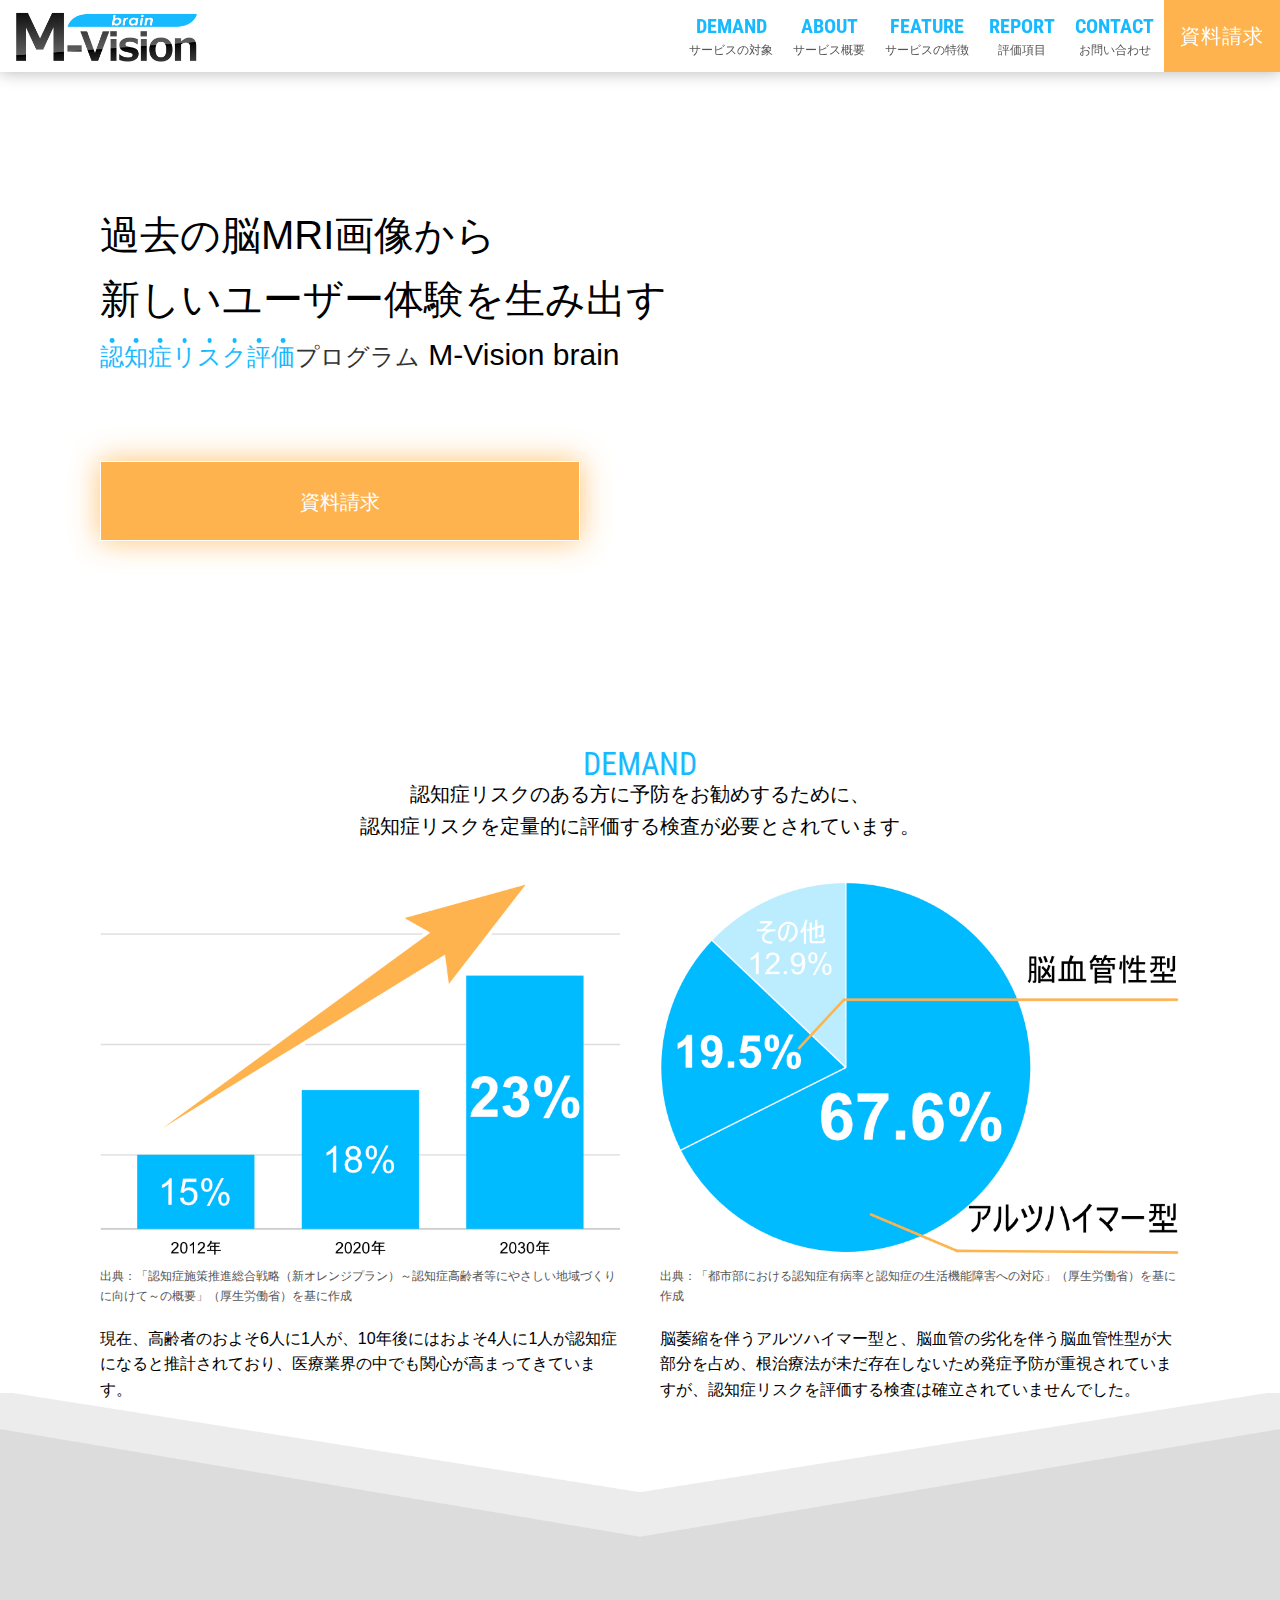
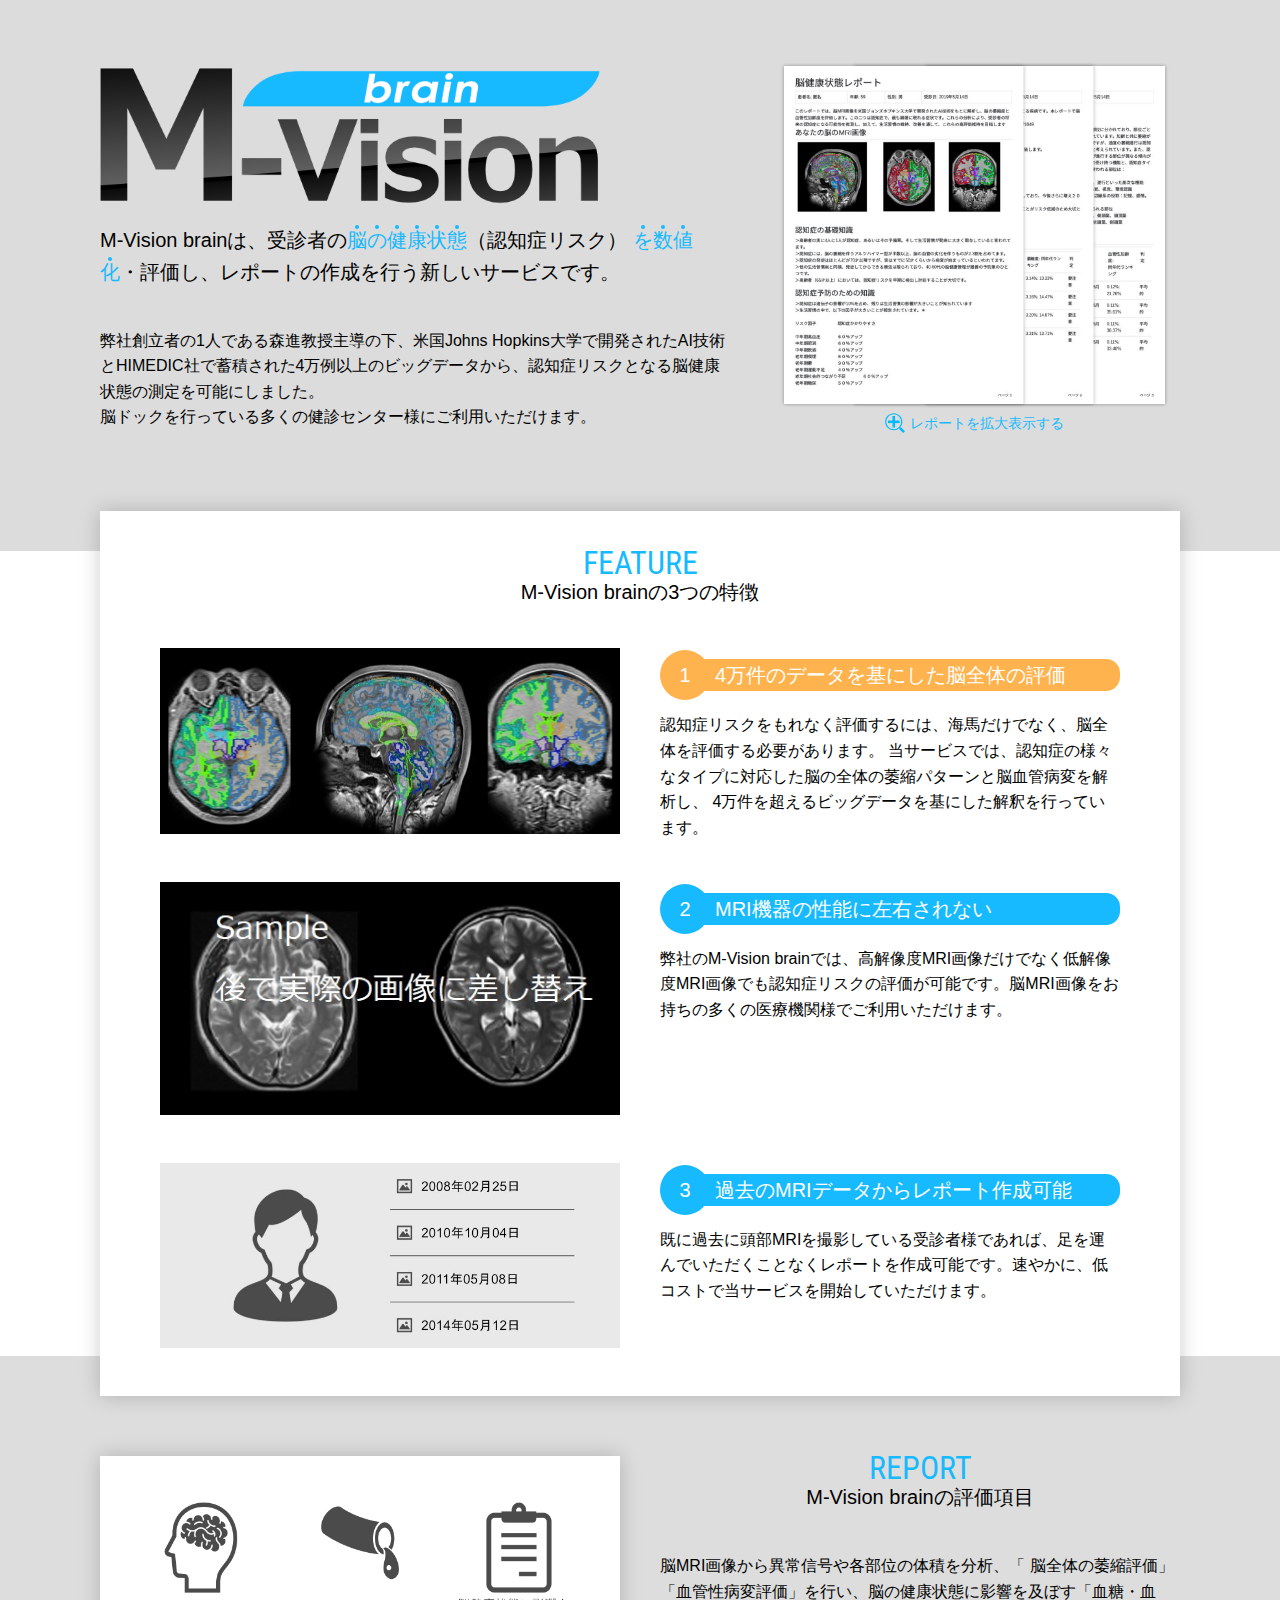
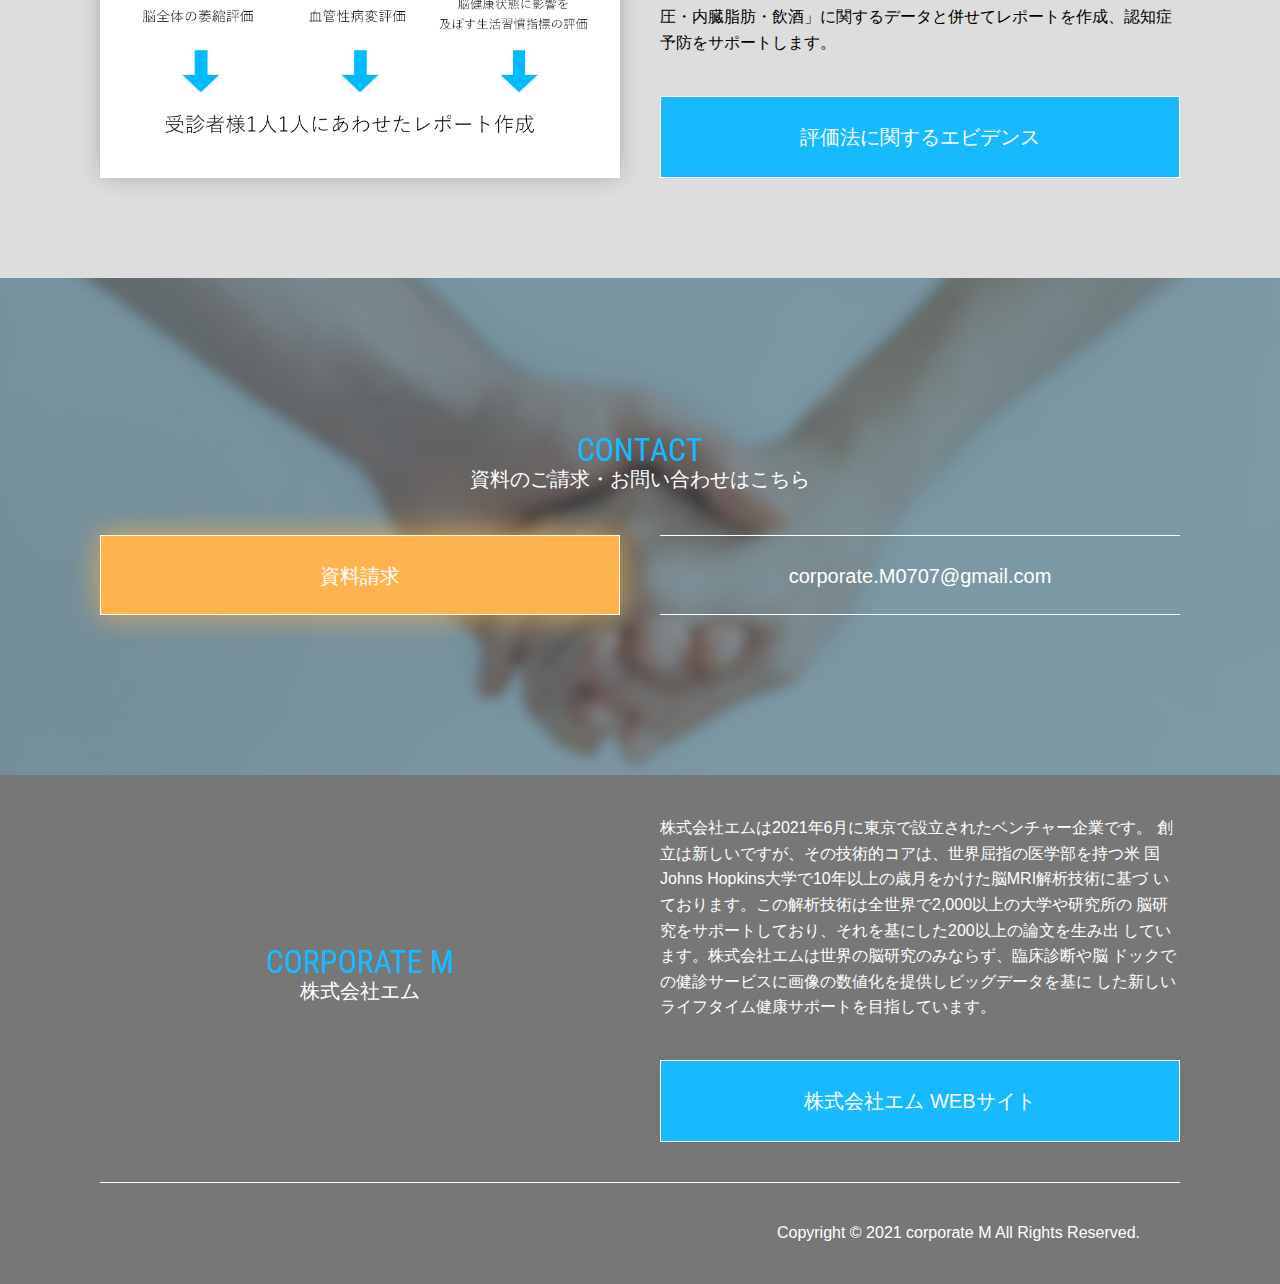
==== MtoBサイト/index.html @ 76e93cfd "MtoB, MtoC Added" ====
<!DOCTYPE html>
<html lang="ja">

<head>
    <meta charset="UTF-8">
    <title></title>


    <!--- meta data --->
    <meta name="viewport" content="width=device-width,initial-scale=1">
    <meta name="keywords" content=",,">
    <meta name="description" content="">
    <meta name="author" content="">

    <!--- stylesheet --->
    <link rel="stylesheet" type="text/css" href="reset.css" media="screen">
    <link rel="stylesheet" type="text/css" href="MtoB.css" media="screen">
    <link rel="stylesheet" type="text/css" href="media-MtoB.css" media="screen">
    <!--- javascript --->

    <!--- idea
        Lazy Loadなど、動作を軽くする方法
        SEO対策
        を後で実装すること。
    --->


</head>

<body>
    <header class="header">
        <div class="wrapper-wide">
            <h1 class="logo-img">M-Vision brain</h1>
            <div class="hamburger-menu">
                <input type="checkbox" id="checkbox-hamburger">
                <label for="checkbox-hamburger" class="hamburger"><span></span></label>
            </div>
            <div class="box-nav-header">
                <nav class="nav-header">
                    <ul>
                        <li>
                            <a href="#demand">
                                <dl class="linktext-nav-header">
                                    <dt>DEMAND</dt>
                                    <dd>サービスの対象</dd>
                                </dl>
                            </a>
                        </li>
                        <li>
                            <a href="#about">
                                <dl class="linktext-nav-header">
                                    <dt>ABOUT</dt>
                                    <dd>サービス概要</dd>
                                </dl>
                            </a>
                        </li>
                        <li>
                            <a href="#feature">
                                <dl class="linktext-nav-header">
                                    <dt>FEATURE</dt>
                                    <dd>サービスの特徴</dd>
                                </dl>
                            </a>
                        </li>
                        <li>
                            <a href="#report">
                                <dl class="linktext-nav-header">
                                    <dt>REPORT</dt>
                                    <dd>評価項目</dd>
                                </dl>
                            </a>
                        </li>
                        <li>
                            <a href="#contact">
                                <dl class="linktext-nav-header">
                                    <dt>CONTACT</dt>
                                    <dd>お問い合わせ</dd>
                                </dl>
                            </a>
                        </li>
                    </ul>
                </nav>
                <a href="" class="CTA-header">資料請求</a>
            </div>
        </div>
    </header>


    <main>
        <div class="area-top-view">
            <div class="wrapper">
                <p class="title-top-view">過去の脳MRI画像から<br>
                    新しいユーザー体験を生み出す</p>
                <p class="subtitle-top-view"><span><strong class="text-dot">認知症リスク評価</strong>プログラム</span> M-Vision brain
                </p>

                <a href="" class="btn-CTA">資料請求</a>
            </div>
        </div>

        <div class="area-demand" id="demand">
            <div class="wrapper">
                <h2 class="title-eng">DEMAND</h2>
                <p class="title-text">
                    認知症リスクのある方に予防をお勧めするために、<br class="br-pc">
                    認知症リスクを定量的に評価する検査が必要とされています。
                </p>
                <div class="flex-2col-pc">
                    <div>
                        <dl class="imgarea-demand">
                            <dt><img src="img/bar-graph.jpg" alt="" class="img-demand"></dt>
                            <dd>
                                <p class="text-reference">
                                    出典：「認知症施策推進総合戦略（新オレンジプラン）～認知症高齢者等にやさしい地域づくりに向けて～の概要」（厚生労働省）を基に作成</p>
                            </dd>
                        </dl>
                        <p class="text-normal">現在、高齢者のおよそ6人に1人が、10年後にはおよそ4人に1人が認知症になると推計されており、医療業界の中でも関心が高まってきています。</p>
                    </div>
                    <div>
                        <dl class="imgarea-demand">
                            <dt><img src="img/pie-chart.jpg" alt="" class="img-demand"></dt>
                            <dd>
                                <p class="text-reference">出典：「都市部における認知症有病率と認知症の生活機能障害への対応」（厚生労働省）を基に作成</p>
                            </dd>
                        </dl>
                        <p class="text-normal">
                            脳萎縮を伴うアルツハイマー型と、脳血管の劣化を伴う脳血管性型が大部分を占め、根治療法が未だ存在しないため発症予防が重視されていますが、認知症リスクを評価する検査は確立されていませんでした。
                        </p>
                    </div>
                </div>
            </div>
            <div class="bg-arrow-object"></div>
        </div>

        <div class="area-about" id="about">
            <div class="wrapper">
                <div class="flex-2col-pc">
                    <div class="l-60">
                        <img src="img/M-Vision-logo.png" alt="" class="logo-m-vision">
                        <p class="title-about">M-Vision brainは、受診者の<strong class="text-dot">脳の健康状態</strong>（認知症リスク）
                            <strong class="text-dot">を数値化</strong>・評価し、レポートの作成を行う新しいサービスです。
                        </p>
                        <p class="text-normal">弊社創立者の1人である森進教授主導の下、米国Johns
                            Hopkins大学で開発されたAI技術とHIMEDIC社で蓄積された4万例以上のビッグデータから、認知症リスクとなる脳健康状態の測定を可能にしました。<br
                                class="br-pc">
                            脳ドックを行っている多くの健診センター様にご利用いただけます。</p>
                    </div>
                    <div class="r-40">
                        <div class="img-about"></div>
                        <a href="javascript:void(0)" class="link-detail-about"><span>レポートを拡大表示する</span></a>
                    </div>
                </div>
            </div>
            <div class="empty-anchor-feature" id="feature"></div>
        </div>
        <!----- slider ----->
        <div class="img-detail-fullscreen">
            <div class="wrapper">
                <div class="slider-displayarea">
                    <div class="slider-list-fullscreen">
                        <div class="slider-item-1"></div>
                        <div class="slider-item-2"></div>
                        <div class="slider-item-3"></div>
                        <div class="slider-item-4"></div>
                        <div class="slider-item-5"></div>
                    </div>
                </div>
                <span class="counter-slider"></span>
                <span class="arrow-slider-previous"></span>
                <span class="arrow-slider-next"></span>
                <span class="close-slider"></span>
            </div>
        </div>



        <div class="area-feature wrapper">
            <h2 class="title-eng">FEATURE</h2>
            <p class="title-text">M-Vision brainの3つの特徴</p>
            <div class="flex-2col-pc">
                <div class="imgarea-feature"><img src="img/img-feature.jpg" alt="" class="img-feature"></div>
                <div>
                    <h3 class="subttl-feature-first">4万件のデータを基にした脳全体の評価</h3>
                    <p class="text-normal">認知症リスクをもれなく評価するには、海馬だけでなく、脳全体を評価する必要があります。
                        当サービスでは、認知症の様々なタイプに対応した脳の全体の萎縮パターンと脳血管病変を解析し、
                        4万件を超えるビッグデータを基にした解釈を行っています。</p>
                </div>
            </div>
            <div class="flex-2col-pc">
                <div class="imgarea-feature">
                    <img src="img/sample-mri.jpg" alt="">
                </div>
                <div>
                    <h3 class="subttl-feature">MRI機器の性能に左右されない</h3>
                    <p class="text-normal">弊社のM-Vision
                    brainでは、高解像度MRI画像だけでなく低解像度MRI画像でも認知症リスクの評価が可能です。脳MRI画像をお持ちの多くの医療機関様でご利用いただけます。</p>
                </div>
            </div>
            <div class="flex-2col-pc">
                <div class="imgarea-feature">
                    <img src="img/post-mri.jpg" alt="">
                </div>
                <div>
                    <h3 class="subttl-feature">過去のMRIデータからレポート作成可能</h3>
                    <p class="text-normal">
                        既に過去に頭部MRIを撮影している受診者様であれば、足を運んでいただくことなくレポートを作成可能です。速やかに、低コストで当サービスを開始していただけます。</p>
                </div>
            </div>
        </div>

        <div class="area-report" id="report">
            <div class="wrapper">
                <div class="flex-2col-pc">
                    <div class="imgarea-report-pc">
                    </div>
                    <div class="textarea-report">
                        <h2 class="title-eng">REPORT</h2>
                        <p class="title-text">M-Vision brainの評価項目</p>
                        <p class="text-normal">脳MRI画像から異常信号や各部位の体積を分析、「
                            脳全体の萎縮評価」「血管性病変評価」を行い、脳の健康状態に影響を及ぼす「血糖・血圧・内臓脂肪・飲酒」に関するデータと併せてレポートを作成、認知症予防をサポートします。</p>
                        <div class="imgarea-report-sp"></div>
                        <a href="" class="btn-wide">評価法に関するエビデンス</a>
                    </div>
                </div>
            </div>
        </div>

        <div class="area-contact" id="contact">
            <div class="wrapper">
                <h2 class="title-eng">CONTACT</h2>
                <p class="title-text white">資料のご請求・お問い合わせはこちら</p>
                <div class="flex-2col-pc white">
                    <a href="" class="btn-CTA">資料請求</a>
                    <p class="maillink-contact">corporate.M0707@gmail.com</p>
                </div>
            </div>
        </div>

    </main>
    <footer class="footer">
        <div class="wrapper">
            <div class="flex-2col-pc footer-flex">
                <div class="footer-companyname">
                    <div>
                        <h2 class="title-eng">CORPORATE M</h2>
                        <p class="title-text white">株式会社エム</p>
                    </div>
                </div>
                <div>
                    <p class="white">株式会社エムは2021年6月に東京で設立されたベンチャー企業です。
                    創立は新しいですが、その技術的コアは、世界屈指の医学部を持つ米
                    国Johns Hopkins大学で10年以上の歳月をかけた脳MRI解析技術に基づ
                    いております。この解析技術は全世界で2,000以上の大学や研究所の
                    脳研究をサポートしており、それを基にした200以上の論文を生み出
                    しています。株式会社エムは世界の脳研究のみならず、臨床診断や脳
                    ドックでの健診サービスに画像の数値化を提供しビッグデータを基に
                    した新しいライフタイム健康サポートを目指しています。</p>
                    <a href="" class="btn-wide">株式会社エム WEBサイト</a>
                </div>
            </div>
            <h4 class="copyright white">
                Copyright &copy; 2021 corporate M<br class="br-sp"> All Rights Reserved.
            </h4>
        </div>
    </footer>
    <script src="https://ajax.googleapis.com/ajax/libs/jquery/3.2.1/jquery.min.js"></script>
    <script src="script.js"></script>
</body>

</html>
---- MtoBサイト/MtoB.css ----
@charset "UTF-8";
/*
Theme Name: MtoB theme for corp.M
Author: Kazuki Ito
Version: 1.1
*/

@import url('https://fonts.googleapis.com/css2?family=Roboto+Condensed:wght@300;400;700&display=swap');

:root {
    --main-color: #17BAFF;
    --base-color: #FFF;
    --accent-color: #FFB34E;
    --height-header: 72px;
    counter-reset: subttlnum;
}

html {
    font-size: 62.5%;
}

body {
    font-family: "Hiragino Kaku Gothic ProN",
        "Hiragino Sans", 'Yu Gothic', 'YuGothic', Meiryo, sans-serif;
    font-size: 1.6rem;
    line-height: 1.6em;
    font-weight: 400;
}

.eng-font {
    font-family: "Roboto Condensed", sans-serif;
    font-weight: 400;
    font-style: normal;
}

.underline {
    text-decoration: solid underline var(--main-color);
}

a,
a:hover,
a:active {
    text-decoration: none;
    color: var(--main-color);
    transition: all 0.2s ease-in-out;
}

h1,
h2,
h3,
h4,
h5,
h6 {
    font-weight: normal;
}

main {
    width: 100%;
}

.white,
.white * {
    color: #fff !important;
}

.center {
    text-align: center;
}

.br-pc {
    display: inline;
}

.br_sp {
    display: none;
}


.wrapper-wide {
    margin: 0 auto;
    padding-left: 16px;
    max-width: 1440px;
}

.wrapper {
    width: 1080px;
    margin: 0 auto;
}

.btn-CTA {
    display: block;
    width: 480px;
    height: 80px;
    line-height: 80px;
    background: var(--accent-color);
    color: #fff;
    border: 1px solid #fff;
    box-shadow: rgba(255, 179, 79, .8) 0 0 30px;
    text-align: center;
    margin-top: 80px;
    font-size: 2.0rem;
}

.btn-wide {
    display: block;
    line-height: 2.0rem;
    padding: 30px;
    background: var(--main-color);
    color: #fff;
    border: 1px solid #fff;
    text-align: center;
    margin-top: 40px;
    font-size: 2.0rem;

    width: 100%;
}


/*---------------------------------------------------------
        ヘッダー
---------------------------------------------------------*/
.header {
    position: fixed;
    top: 0;
    left: 0;
    right: 0;
    height: var(--height-header);
    background: #fff;
    box-shadow: rgba(0, 0, 0, .3) 0 0 16px;
    z-index: 9999;
}

.header > .wrapper-wide {
    display: flex;
    align-items: center;
    justify-content: space-between;
}

.logo-img {
    display: block;
    text-indent: -9999px;
    background: url(img/M-Vision-logo.png);
    background-repeat: no-repeat;
    background-position: left center;
    background-size: contain;
    height: calc(var(--height-header) - 20px);
    width: 275px;
    margin: 10px 0;
}

.box-nav-header {
    display: flex;
    align-items: center;
}

.nav-header ul {
    display: flex;
    align-items: center;
}

.nav-header ul li,
.nav-header ul li * {
    display: block;
    text-align: center;
}

.linktext-nav-header {
    padding: 0 10px;
}

.linktext-nav-header dt {
    font-size: 20px;
    line-height: 20px;
    margin-bottom: 8px;
    font-family: "Roboto Condensed", sans-serif;
    font-weight: 700;
    font-style: normal;
}

.linktext-nav-header dd {
    font-size: 12px;
    line-height: 12px;
    color: #555;
}

.CTA-header {
    height: var(--height-header);
    line-height: var(--height-header);
    display: block;
    font-size: 20px;
    background: var(--accent-color);
    color: #fff;
    padding: 0 16px;
    letter-spacing: 1px;
    font-weight: 200;
}

/* ----- HAMBURGER ----- */
.hamburger-menu > input {
    display: none;
}



/*---------------------------------------------------------
        メイン
---------------------------------------------------------*/


.title-eng {
    display: block;
    font-family: "Roboto Condensed", sans-serif;
    font-style: normal;
    font-weight: 400;
    font-size: 3.2rem;
    color: var(--main-color);
    text-align: center;
    margin-bottom: 0rem;
}

.title-text {
    display: block;
    text-align: center;
    font-size: 2.0rem;
    line-height: 1.6em;
    margin-bottom: 2em;
}

.flex-2col-pc {
    display: flex;
    justify-content: space-between;
    align-items: stretch;
    flex-wrap: wrap;
}

.flex-2col-pc > * {
    width: calc(50% - 20px);
}

.flex-2col-pc > .l-60 {
    width: calc(60% - 20px);
}

.flex-2col-pc > .r-40 {
    width: calc(40% - 20px);
}

.text-normal {
    font-size: 1.6rem;
    line-height: 1.6em;
    color: #000;
}

.text-reference {
    font-size: 1.2rem;
    line-height: 1.6em;
    color: #555;
    text-align: left;

}

.text-dot {
    font-weight: normal;
}

.text-dot > span {
    color: var(--main-color);
    padding-top: 0.2em;
    position: relative;
}

.text-dot > span::before {
    position: absolute;
    content: '';
    width: 0.2em;
    height: 0.2em;
    border-radius: 50%;
    background: var(--main-color);
    top: 0;
    left: 50%;
    transform: translateX(-50%);
}

/* ----- トップビュー ----- */
.area-top-view {
    width: 100%;
    height: 600px;
    background: #fee;
    display: flex;
    align-items: center;
    margin-top: var(--height-header);

    background: url(img/header.JPG);
    background-repeat: no-repeat;
    background-size: cover;
    background-position: top -100px center;

    position: relative;
    z-index: 5000;
}

.area-top-view > .wrapper {}

.area-top-view p {
    margin-bottom: 0px;
}

.title-top-view {
    font-size: 4.0rem;
    line-height: 1.6em;
    text-shadow: rgba(255, 255, 255, 1) 0 0 20px;
}

.subtitle-top-view {
    font-size: 30px;
    line-height: 1.6em;
}

.subtitle-top-view > span {
    font-size: 2.4rem;
    color: #333;
}

/* ----- DEMAND ----- */
.area-demand {
    min-height: 300px;
    padding-top: 80px;
    position: relative;
    z-index: 1000;
}

.imgarea-demand,
.imgarea-demand > * {
    display: block;
    width: 100%;
}

.imgarea-demand {
    margin-bottom: 20px;
}

.img-demand {
    width: 100%;
    height: auto;
    margin-bottom: 5px;
}

.bg-arrow-object {
    margin-top: -10px;
    width: 100%;
    background: url(img/arrow-object.png);
    background-position: center center;
    background-size: cover;

}

.bg-arrow-object::before {
    display: block;
    content: "";
    padding-top: 11.5%;
}

/* ----- ABOUT ----- */
.area-about {
    background: #DCDCDC;
    padding: 120px 0;
    position: relative;
    z-index: 800;
}

.logo-m-vision {
    width: 500px;
    height: auto;
    display: block;
}

.title-about {
    display: block;
    font-size: 2.0rem;
    line-height: 1.6em;
    margin: 20px 0 40px 0;
}

.area-about .r-40 {
    position: relative;
}

.img-about {
    position: absolute;
    top: 0;
    left: 0;
    right: 0;
    bottom: 20px;
    background: url(img/report-set.png);
    background-size: contain;
    background-position: center center;
    background-repeat: no-repeat;
}

.link-detail-about {
    position: absolute;
    bottom: 0;
    left: 0;
    right: 0;
    margin: 0 auto;
    display: block;
    text-align: center;
    height: 20px;
}

.link-detail-about span {
    padding-left: 25px;
    height: 20px;
    line-height: 20px;
    font-size: 14px;
    position: relative;
}

.link-detail-about span::before {
    content: "";
    display: inline-block;
    background: url(img/虫眼鏡.svg);
    background-size: contain;
    background-repeat: no-repeat;
    height: 20px;
    width: 20px;
    position: absolute;
    top: 50%;
    left: 0;
    transform: translateY(-50%);
}

@keyframes show {
    from {
        opacity: 0;
    }

    to {
        opacity: 1;
    }
}

@keyframes hidden {
    from {
        opacity: 1;
    }

    to {
        opacity: 0;
    }
}

.img-detail-fullscreen {
    display: none;
    transition: .3s ease-in-out opacity;
    position: fixed;
    top: 0;
    right: 0;
    left: 0;
    height: 100%;
    background: rgba(0, 0, 0, .8);
    z-index: 10000;
    --slider-items: 5;
}

.img-detail-fullscreen.is_visible {
    display: block;
}

.img-detail-fullscreen .wrapper {
    position: relative;
    height: 100%;
    overflow: hidden;
}

.slider-displayarea {
    height: 100%;
    width: 80%;
    margin: 0 auto;
    overflow: hidden;
}

.slider-list-fullscreen {
    display: flex;
    flex-wrap: nowrap;
    justify-content: space-between;
    height: 100%;
    width: calc(100% * var(--slider-items));
    margin-left: 0;
    transition: .3s ease-in-out margin-left;
}

[class^="slider-item"] {
    width: calc(100% / var(--slider-items));
    height: 100%;
    padding: 20px;
}

[class^="slider-item"]::before {
    display: block;
    content: "";
    width: 100%;
    height: 100%;
    background-position: center center;
    background-size: contain;
    background-repeat: no-repeat;
}

.slider-item-1::before {
    background-image: url(img/report-1.jpg);
}

.slider-item-2::before {
    background-image: url(img/report-2.jpg);
}
.slider-item-3::before {
    background-image: url(img/report-3.jpg);
}
.slider-item-4::before {
    background-image: url(img/report-4.jpg);
}
.slider-item-5::before {
    background-image: url(img/report-5.jpg);
}

.counter-slider {
    display: block;
    position: absolute;
    height: 50px;
    bottom: 10%;
    left: 50%;
    transform: translateX(-50%);
    line-height: 50px;
    font-size: 2.4rem;
    color: #fff;
    background: rgba(0, 0, 0, .7);
    padding: 0 10px;
}

[class^="arrow-slider"] {
    display: block;
    position: absolute;
    top: 20px;
    bottom: 20px;
    width: 10%;
    opacity: .4;
}

.arrow-slider-previous {
    left: 20px;
    border-right: 1px solid #bbb;
}

.arrow-slider-next {
    right: 20px;
    border-left: 1px solid #bbb;
}

[class^="arrow-slider"]::before {
    display: block;
    text-align: center;
    position: absolute;
    top: 50%;
    transform: translateY(-50%);
    color: #fff;
    font-size: 3.2rem;
}

.arrow-slider-previous::before {
    content: "◀";
    left: 50%;
    transform: translateX(-50%);
}

.arrow-slider-next::before {
    content: "▶";
    right: 50%;
    transform: translateX(50%);
}

.close-slider {
    display: block;
    position: absolute;
    top: 20px;
    right: calc(10% + 25px);
    width: 50px;
    height: 50px;
}

.close-slider::before,
.close-slider::after {
    content: "";
    display: block;
    height: 2px;
    border-radius: 2px;
    width: 75%;
    margin: 0 auto;
    position: absolute;
    top: 50%;
    transform: translateY(-50%);
    background: #fff;
}

.close-slider::before {
    transform: rotate(45deg);
}

.close-slider::after {
    transform: rotate(-45deg);
}


/* ----- FEATURE ----- */
.empty-anchor-feature {
    height: 1px;
}

.area-feature {
    margin-top: -40px;
    min-height: 100px;
    box-shadow: rgba(0, 0, 0, .2) 0 0 20px;
    position: relative;
    z-index: 900;
    background: #fff;
    padding: 40px 60px;
    margin-bottom: -40px;
}
.area-feature > .flex-2col-pc {
    margin-bottom:40px;
}

.area-feature > .flex-2col-pc:last-of-type {
    margin-bottom:0;
}

.imgarea-feature img {
    width:100%;
    height:auto;
}

[class^='subttl-feature'] {
    margin: 11px 0 calc(11px + 10px) 25px;
    padding-left: 30px;
    height: 32px;
    line-height: 32px;
    background: var(--main-color);
    color: #FFF;
    position: relative;
    font-size: 20px;
    border-radius: 14px;
}

[class^='subttl-feature']::before {
    counter-increment: subttlnum;
    content: counter(subttlnum);
    color: #fff;
    background: var(--main-color);
    display: block;
    width: 50px;
    height: 50px;
    border-radius: 25px;
    position: absolute;
    top: calc((32px - 50px) / 2);
    left: -25px;
    text-align: center;
    line-height: 50px;
    font-size: 2.0rem;
}

.subttl-feature-first,
.subttl-feature-first::before {
    background: var(--accent-color);
}

.subttl-feature-wide {
    width: 50%;
    margin: 11px auto 21px auto;
    text-align: center;
}

/* ----- REPORT ----- */

.area-report {
    position: relative;
    z-index: 800;
    background: #DDD;
    padding-top: 100px;
    padding-bottom: 100px;
}

div[class^="imgarea-report"] {
    background: #fff;
    background-image: url(img/report-img.jpg);
    background-position: center center;
    background-repeat: no-repeat;
    background-size: contain;
    box-shadow: rgba(0, 0, 0, .2) 0 0 20px;
    padding: 20px;
    position: relative;
}

.imgarea-report-sp {
    display: none;
}





/* ----- CONTACT ----- */
.area-contact {
    background: url(img/bg-shakehand.jpg);
    background-position: center center;
    background-size: cover;
    background-repeat: no-repeat;
    padding: 80px 0;
}

.area-contact > div {
    margin: 80px auto;
}

.area-contact .btn-CTA {
    width: calc(50% - 20px);
    margin: 0;
}

.maillink-contact {
    height: 80px;
    line-height: 80px;
    display: block;
    text-align: center;
    border-top: 1px solid #fff;
    border-bottom: 1px solid #fff;
    font-size: 2.0rem;
}




/*---------------------------------------------------------
        フッター
---------------------------------------------------------*/
.footer {
    background: #777;
    display: block;
}

.flex-2col-pc.footer-flex {
    align-items:stretch;
    padding:40px 0;
}

.footer-companyname {
    position:relative;
}

.footer-companyname > div {
    position:absolute;
    width:100%;
    top:50%;
    transform:translateY(-50%);
    text-align:center;
}

.footer .title-text {
    margin:0;
}

.copyright {
    border-top:1px solid #fff;
    padding: 40px;
    font-size: 1.6rem;
    line-height:1.3em;
    text-align:right;
}
---- MtoBサイト/media-MtoB.css ----
@media screen and (min-width:560px) {

    html,
    body {
        min-width: 1200px;
    }


    .br-pc {
        display: inline;
    }

    .br-sp {
        display: none;
    }


    /*---------------------------------------------------------
        ヘッダー
---------------------------------------------------------*/

    .hamburger_menu {
        display: none;
    }

}

@media screen and (max-width:560px) {

    html,
    body {
        width: 100%;
    }


    .br-pc {
        display: none;
    }

    .br-sp {
        display: inline;
    }


    .wrapper {
        margin: 0 16px;
        width: calc(100% - 32px);
    }

    .wrapper-wide {
        padding-right: 20px;
    }

    [class^="btn"] {
        width: 100% !important;
    }


    /*---------------------------------------------------------
        ヘッダー
---------------------------------------------------------*/

    /* ----- HAMBURGER -----*/
    .hamburger-menu {}

    .hamburger {
        display: flex;
        width: 60px;
        height: 60px;
        justify-content: center;
        align-items: center;
        position: relative;
    }

    .hamburger span,
    .hamburger span::before,
    .hamburger span::after {
        content: '';
        display: block;
        height: 2px;
        width: 30px;
        border-radius: 2px;
        background-color: #000;
        position: absolute;
        transition: all 0.2s ease-in-out;
    }

    .hamburger span::before {
        bottom: 8px;
    }

    .hamburger span::after {
        top: 8px;
    }


    #checkbox-hamburger:checked ~ .hamburger span {
        background: rgba(255, 255, 255, 0);
        /*メニューオープン時は真ん中の線を透明にする*/
    }

    #checkbox-hamburger:checked ~ .hamburger span::before {
        bottom: 0;
        transform: rotate(45deg);
    }

    #checkbox-hamburger:checked ~ .hamburger span::after {
        top: 0;
        transform: rotate(-45deg);
    }

    .box-nav-header {
        display: none;
    }

    .box-nav-header.is_open {
        display: block;
        position: fixed;
        top: var(--height-header);
        left: 0;
        right: 0;
        bottom: 0;
        background: #fff;
        border-top: 1px solid #eee;
    }

    .nav_header,
    .nav-header ul {
        display: block;
    }

    .nav-header ul *:is(li, a, dl) {
        display: block;
        text-align: center;
    }

    .nav-header ul dl {
        padding: 16px;
    }

    .CTA-header {
        height: 60px;
        line-height: 60px;
    }

    /*---------------------------------------------------------
        メイン
---------------------------------------------------------*/

    .area-demand,
    .area-about {
        padding-top: 40px;
    }

    .area-contact {
        padding: 40px 0;
    }

    .area-contact .wrapper {
        margin: 40px auto;
    }

    .title-eng {
        font-size: 2.4rem;
    }

    .title-text {
        font-size: 1.8rem;
    }

    .flex-2col-pc {
        display: block;
        width: 100%;
    }

    .flex-2col-pc > * {
        width: 100%;
        margin-top: 20px;
    }

    .flex-2col-pc .l-60,
    .flex-2col-pc .r-40 {
        width: 100%;
    }


    /* ----- TOP VIEW -----*/
    .area-top-view {
        margin-top: var(--height-header);
        height: 500px;
        background-position: center center;
    }

    .title-top-view {
        font-size: 2.6rem;
    }

    .subtitle-top-view {
        font-size: 2.4rem;
    }

    .subtitle-top-view span {
        font-size: 2.0rem;
    }

    /* ----- DEMAND ----- */
    .area-demand .flex-2col-pc > div {
        margin: 40px 0;
    }

    /* ----- ABOUT ----- */
    .logo-m-vision {
        width: 80%;
        margin: 0 auto;
    }

    .img-about {
        position: relative;
        height: 300px;
        width: 300px;
        display: block;
        margin: 0 auto;
    }

    .title-about {
        text-align: center;
    }

    .link-detail-about {
        position: relative;
    }

    .slider-displayarea {
        width: 100%;
    }

    [class^="arrow-slider"] {
        background: rgba(0, 0, 0, .2);
    }

    .arrow-slider-previous {
        border-right: 1px solid #666;
    }

    .arrow-slider-next {
        border-left: 1px solid #666;
    }

    [class^="arrow-slider"]::before {
        color: #000;
    }

    .close-slider::before,
    .close-slider::after {
        background: #000;
    }

    /* ----- FEATURE ----- */
    .wrapper.area-feature {
        margin: -40px auto;
    }

    .img-feature {
        width: 100%;
        height: auto;
    }

    [class^="box-feature"] {
        width: 100%;
        margin-top: 20px;
        padding: 0;
        border: none;
    }

    [class^='subttl-feature'] {
        font-size: 1.6rem;
    }

    .subttl-feature-wide {
        width: auto;
        text-align: left;
        margin: 11px 0 21px 25px;
    }

    /* ----- REPORT ----- */

    .imgarea-report-pc {
        display: none;
    }

    .imgarea-report-sp {
        display: block;
        margin-top: 20px;
    }

    .imgarea-report-sp::before {
        content: "";
        display: block;
        width: 100%;
        padding-top: 65%;
    }

    .copyright {
        text-align: center;
    }

    .footer-companyname > div {
        position:relative;
        width:100%;
        transform:none;
        text-align:center;
    }
}
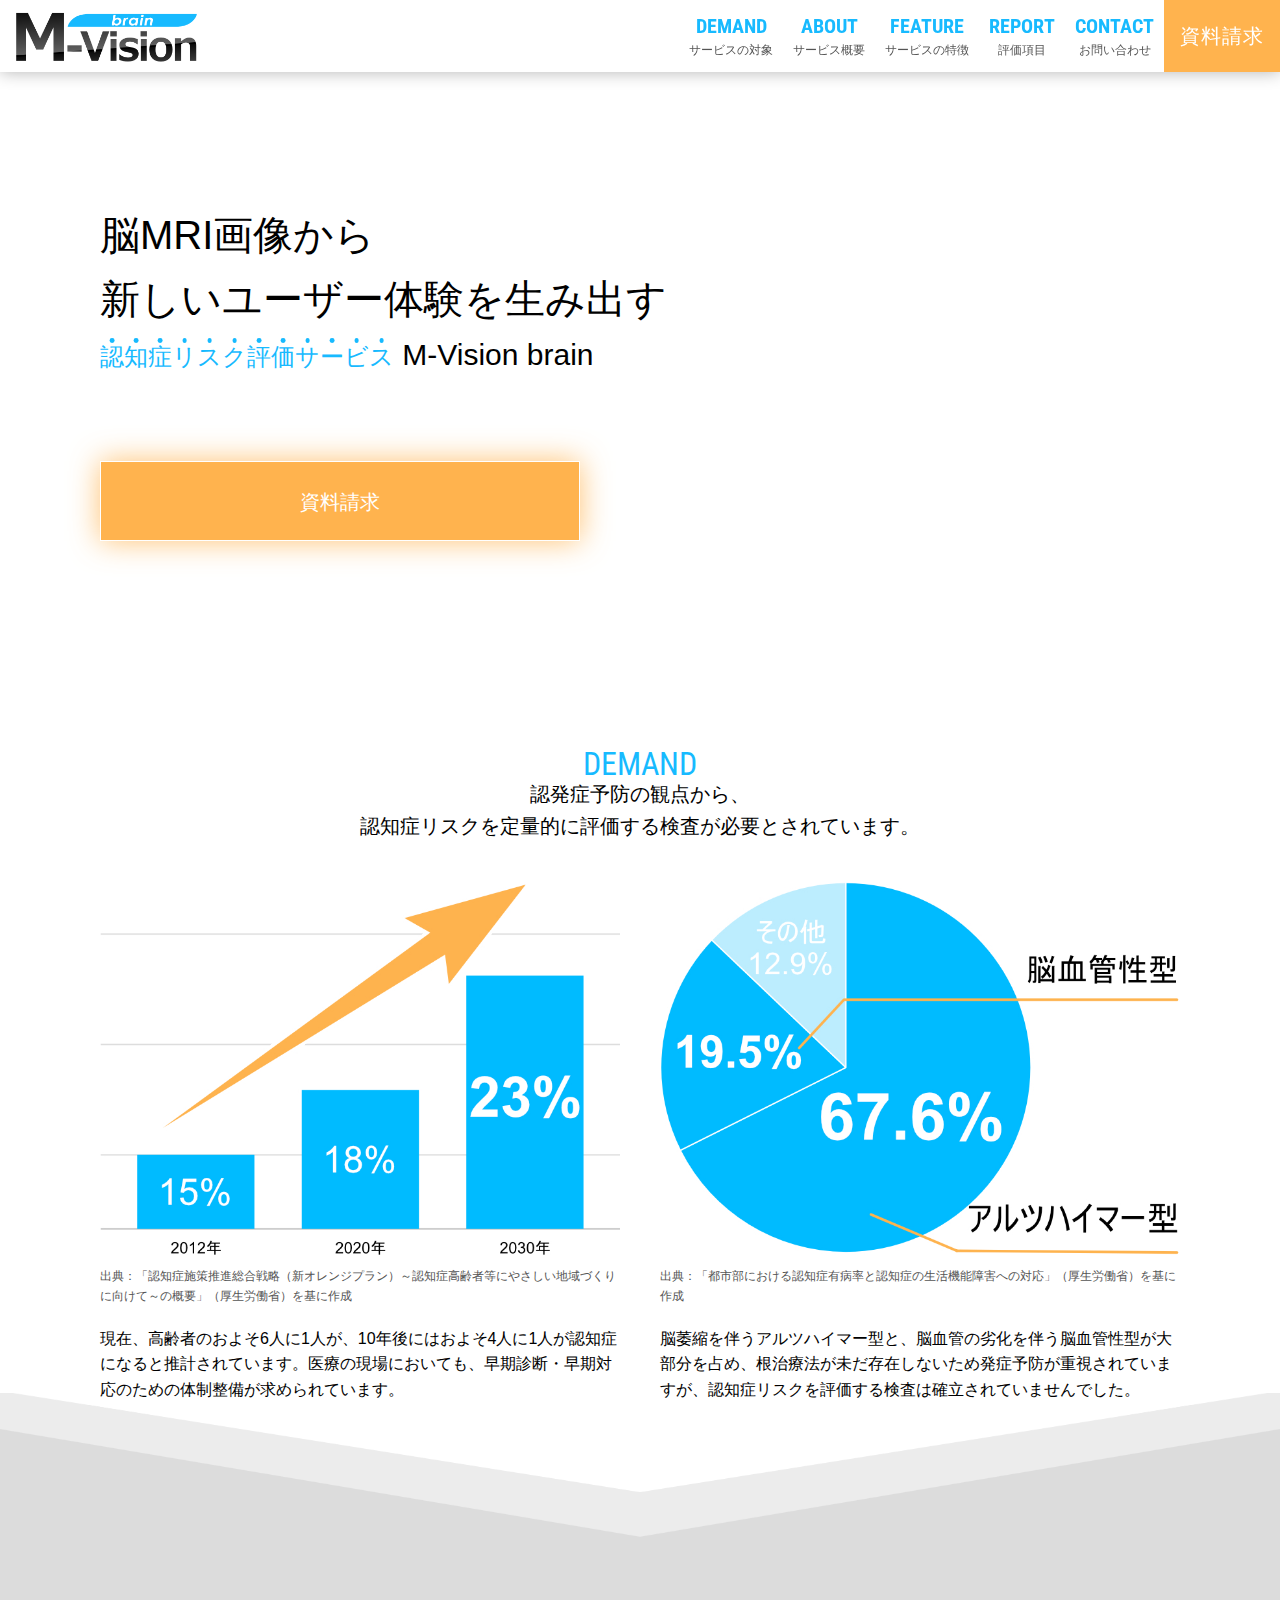
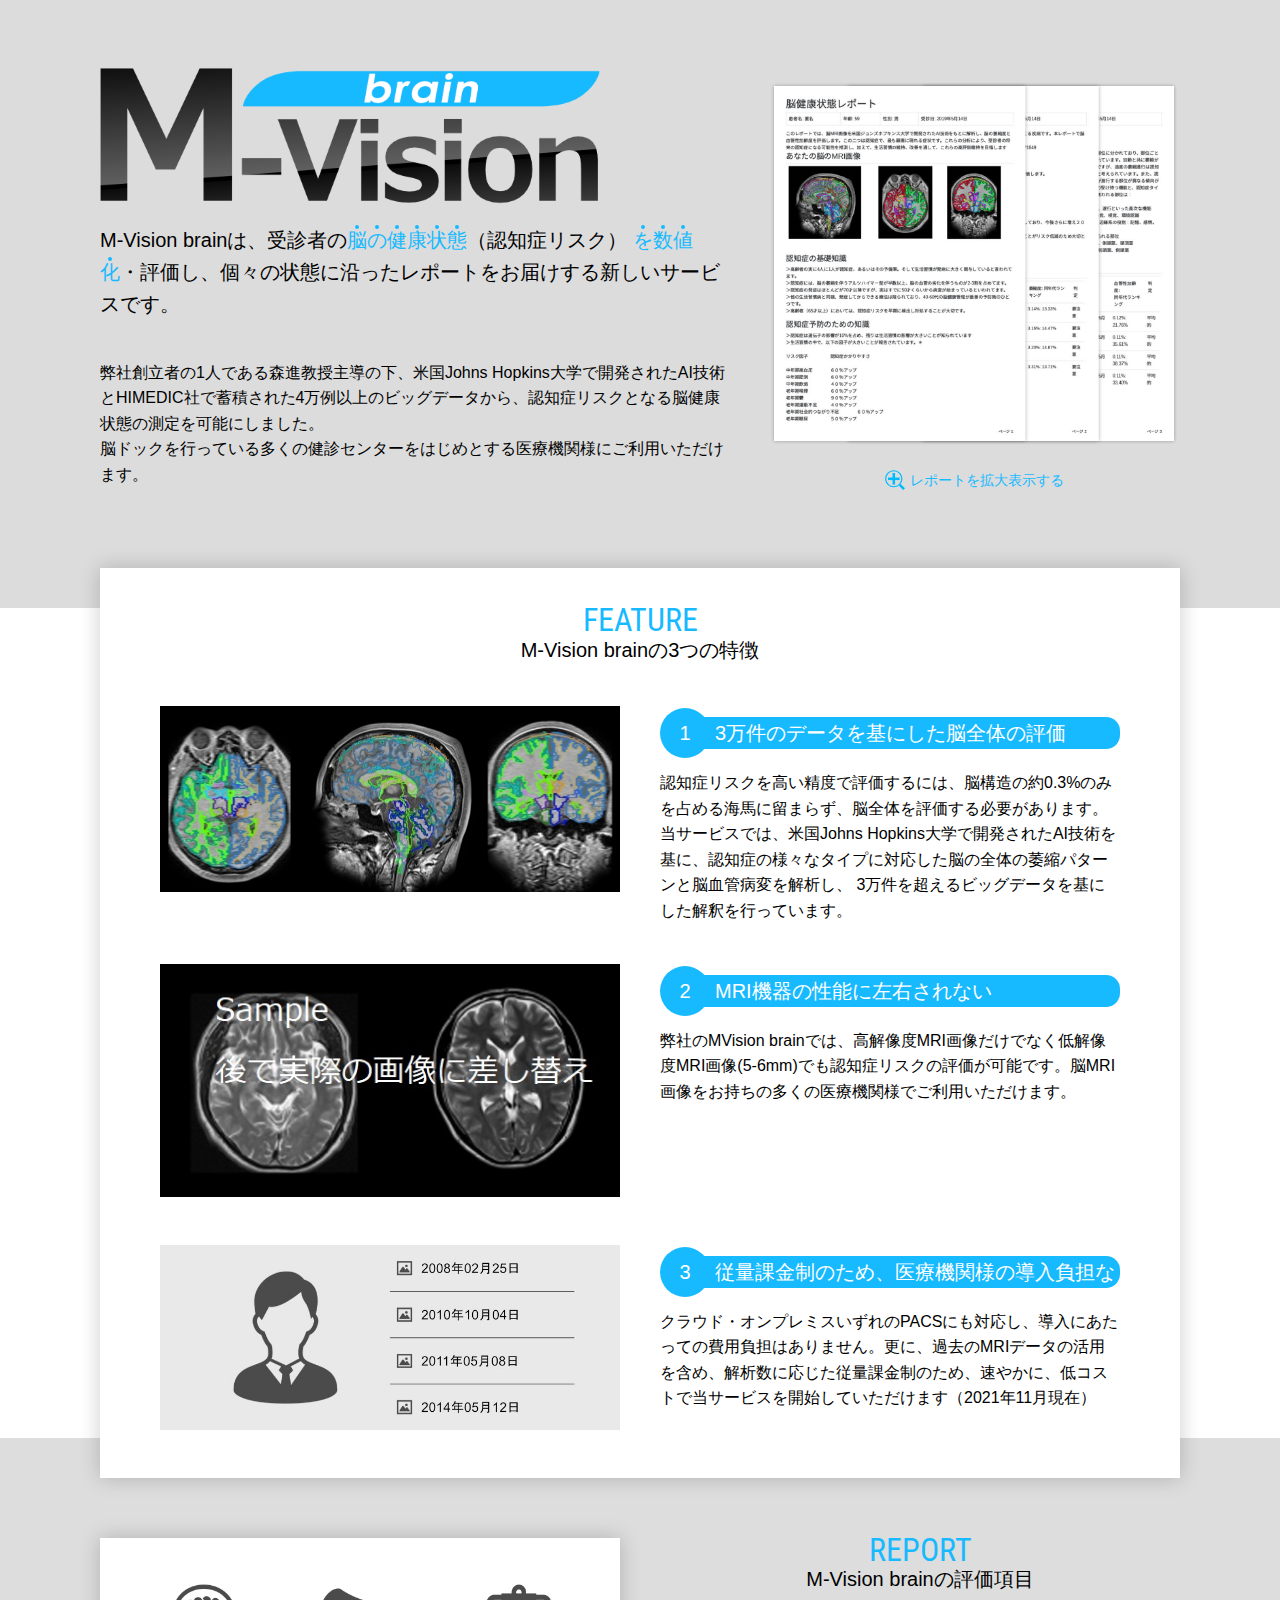
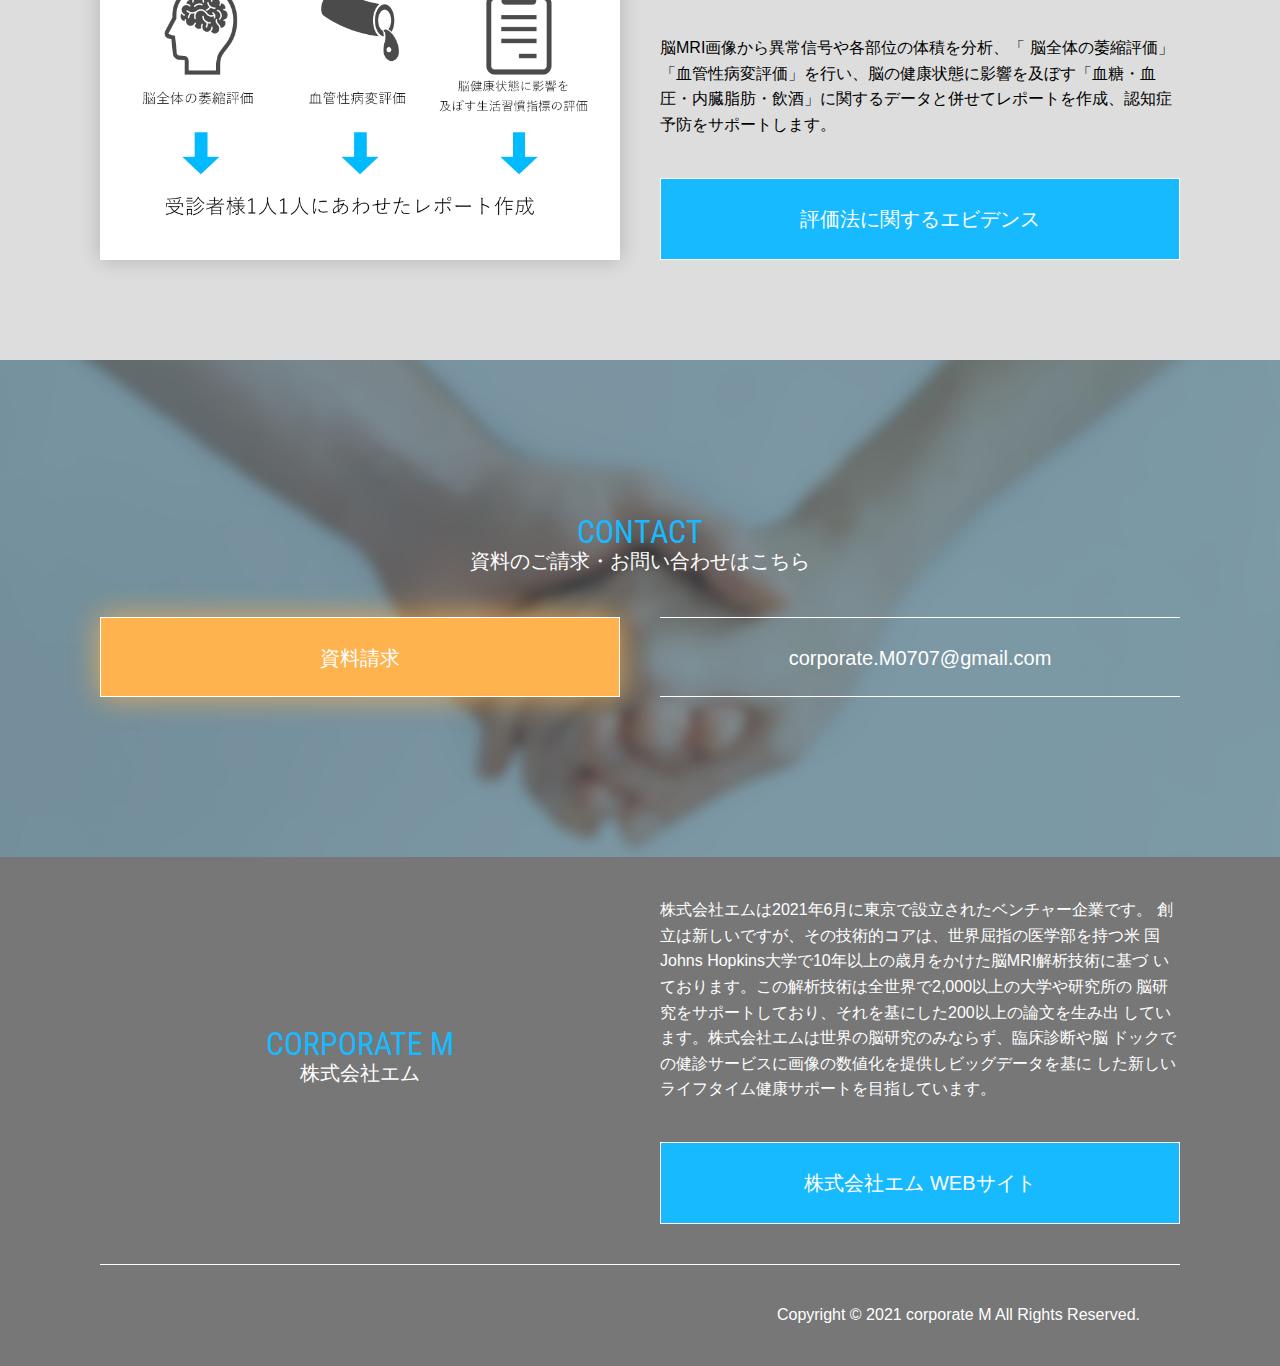
==== commit a58e8b2d: "1.0.2 minor changes added" ====
--- a/MtoBサイト/index.html
+++ b/MtoBサイト/index.html
@@ -89,9 +89,9 @@
     <main>
         <div class="area-top-view">
             <div class="wrapper">
-                <p class="title-top-view">過去の脳MRI画像から<br>
+                <p class="title-top-view">脳MRI画像から<br>
                     新しいユーザー体験を生み出す</p>
-                <p class="subtitle-top-view"><span><strong class="text-dot">認知症リスク評価</strong>プログラム</span> M-Vision brain
+                <p class="subtitle-top-view"><span><strong class="text-dot">認知症リスク評価サービス</strong></span> M-Vision brain
                 </p>
 
                 <a href="" class="btn-CTA">資料請求</a>
@@ -102,7 +102,7 @@
             <div class="wrapper">
                 <h2 class="title-eng">DEMAND</h2>
                 <p class="title-text">
-                    認知症リスクのある方に予防をお勧めするために、<br class="br-pc">
+                    認発症予防の観点から、<br class="br-pc">
                     認知症リスクを定量的に評価する検査が必要とされています。
                 </p>
                 <div class="flex-2col-pc">
@@ -114,7 +114,7 @@
                                     出典：「認知症施策推進総合戦略（新オレンジプラン）～認知症高齢者等にやさしい地域づくりに向けて～の概要」（厚生労働省）を基に作成</p>
                             </dd>
                         </dl>
-                        <p class="text-normal">現在、高齢者のおよそ6人に1人が、10年後にはおよそ4人に1人が認知症になると推計されており、医療業界の中でも関心が高まってきています。</p>
+                        <p class="text-normal">現在、高齢者のおよそ6人に1人が、10年後にはおよそ4人に1人が認知症になると推計されています。医療の現場においても、早期診断・早期対応のための体制整備が求められています。</p>
                     </div>
                     <div>
                         <dl class="imgarea-demand">
@@ -138,12 +138,12 @@
                     <div class="l-60">
                         <img src="img/M-Vision-logo.png" alt="" class="logo-m-vision">
                         <p class="title-about">M-Vision brainは、受診者の<strong class="text-dot">脳の健康状態</strong>（認知症リスク）
-                            <strong class="text-dot">を数値化</strong>・評価し、レポートの作成を行う新しいサービスです。
+                            <strong class="text-dot">を数値化</strong>・評価し、個々の状態に沿ったレポートをお届けする新しいサービスです。
                         </p>
                         <p class="text-normal">弊社創立者の1人である森進教授主導の下、米国Johns
                             Hopkins大学で開発されたAI技術とHIMEDIC社で蓄積された4万例以上のビッグデータから、認知症リスクとなる脳健康状態の測定を可能にしました。<br
                                 class="br-pc">
-                            脳ドックを行っている多くの健診センター様にご利用いただけます。</p>
+                                脳ドックを行っている多くの健診センターをはじめとする医療機関様にご利用いただけます。</p>
                     </div>
                     <div class="r-40">
                         <div class="img-about"></div>
@@ -180,10 +180,10 @@
             <div class="flex-2col-pc">
                 <div class="imgarea-feature"><img src="img/img-feature.jpg" alt="" class="img-feature"></div>
                 <div>
-                    <h3 class="subttl-feature-first">4万件のデータを基にした脳全体の評価</h3>
-                    <p class="text-normal">認知症リスクをもれなく評価するには、海馬だけでなく、脳全体を評価する必要があります。
-                        当サービスでは、認知症の様々なタイプに対応した脳の全体の萎縮パターンと脳血管病変を解析し、
-                        4万件を超えるビッグデータを基にした解釈を行っています。</p>
+                    <h3 class="subttl-feature">3万件のデータを基にした脳全体の評価</h3>
+                    <p class="text-normal">認知症リスクを高い精度で評価するには、脳構造の約0.3%のみを占める海馬に留まらず、脳全体を評価する必要があります。
+                        当サービスでは、米国Johns Hopkins大学で開発されたAI技術を基に、認知症の様々なタイプに対応した脳の全体の萎縮パターンと脳血管病変を解析し、
+                        3万件を超えるビッグデータを基にした解釈を行っています。</p>
                 </div>
             </div>
             <div class="flex-2col-pc">
@@ -192,8 +192,8 @@
                 </div>
                 <div>
                     <h3 class="subttl-feature">MRI機器の性能に左右されない</h3>
-                    <p class="text-normal">弊社のM-Vision
-                    brainでは、高解像度MRI画像だけでなく低解像度MRI画像でも認知症リスクの評価が可能です。脳MRI画像をお持ちの多くの医療機関様でご利用いただけます。</p>
+                    <p class="text-normal">弊社のMVision
+                    brainでは、高解像度MRI画像だけでなく低解像度MRI画像(5-6mm)でも認知症リスクの評価が可能です。脳MRI画像をお持ちの多くの医療機関様でご利用いただけます。</p>
                 </div>
             </div>
             <div class="flex-2col-pc">
@@ -201,9 +201,10 @@
                     <img src="img/post-mri.jpg" alt="">
                 </div>
                 <div>
-                    <h3 class="subttl-feature">過去のMRIデータからレポート作成可能</h3>
+                    <h3 class="subttl-feature">従量課金制のため、医療機関様の導入負担なし</h3>
                     <p class="text-normal">
-                        既に過去に頭部MRIを撮影している受診者様であれば、足を運んでいただくことなくレポートを作成可能です。速やかに、低コストで当サービスを開始していただけます。</p>
+                        クラウド・オンプレミスいずれのPACSにも対応し、導入にあたっての費用負担はありません。更に、過去のMRIデータの活用を含め、解析数に応じた従量課金制のため、速やかに、低コストで当サービスを開始していただけます（2021年11月現在）
+                    </p>
                 </div>
             </div>
         </div>
